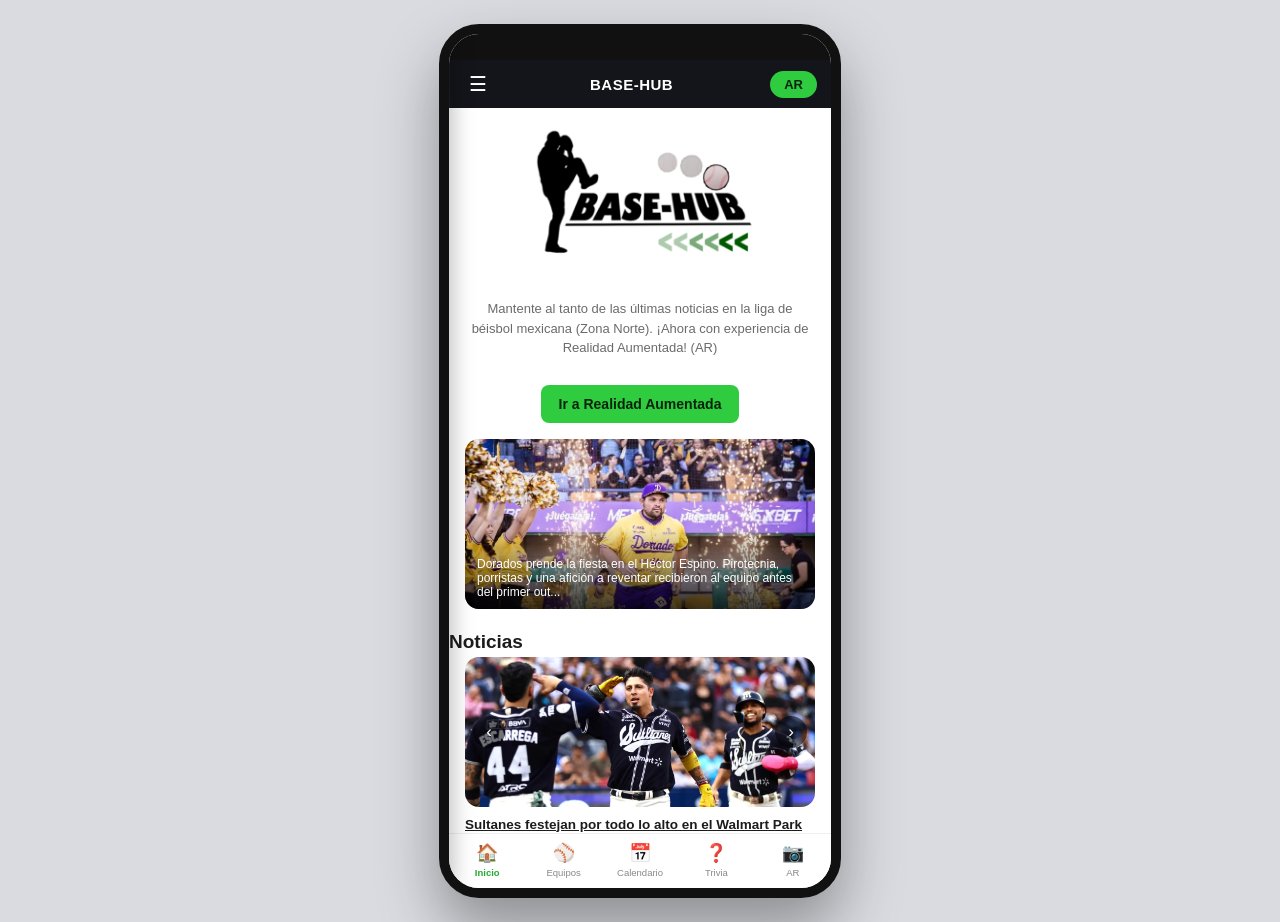
==== index.html @ 130513c5 "AR: botones de acción en la ventana de Realidad Aumentada Columna flotante con 5 acciones sobre el m" ====
<!DOCTYPE html>
<html lang="es">
<head>
<meta charset="UTF-8" />
<meta name="viewport" content="width=device-width, initial-scale=1, maximum-scale=1" />
<title>Base-Hub | Liga Mexicana de Béisbol (Zona Norte)</title>
<link rel="stylesheet" href="style.css" />

<!-- PWA: permite "Agregar a pantalla de inicio" en el teléfono -->
<link rel="manifest" href="manifest.webmanifest" />
<meta name="theme-color" content="#111111" />
<link rel="apple-touch-icon" href="Assets/icons/apple-touch-icon.png" />
<meta name="apple-mobile-web-app-capable" content="yes" />
<meta name="apple-mobile-web-app-status-bar-style" content="black" />
<meta name="apple-mobile-web-app-title" content="Base-Hub" />
</head>
<body>

<div class="phone">
  <div class="statusbar"></div>

  <div class="topbar">
    <button class="icon-btn" id="menuBtn" aria-label="Menú">☰</button>
    <div class="brand">BASE-HUB</div>
    <button class="ar-pill" data-nav="ar-select">AR</button>
  </div>

  <div class="drawer-backdrop" id="drawerBackdrop"></div>
  <div class="drawer" id="drawer">
    <div class="drawer-head">⚾ Base-Hub</div>
    <nav id="drawerNav">
      <a data-nav="home">Inicio</a>
      <a data-nav="quienes">¿Quiénes somos?</a>
      <a data-nav="historia">Historia del beisbol</a>
      <a data-nav="equipos">Equipos</a>
      <a data-nav="calendario">Calendario</a>
      <a data-nav="trivia">Trivia</a>
      <a data-nav="galeria">Galería</a>
      <a data-nav="ar-select">Realidad Aumentada</a>
    </nav>
  </div>

  <div class="screens" id="screens">

    <!-- HOME -->
    <section class="screen" data-screen="home">
      <div class="hero-logo-wrap">
        <img class="hero-logo-img" src="Assets/Logo%20Basehub.png" alt="Base-Hub" />
      </div>
      <p class="hero-sub">Mantente al tanto de las últimas noticias en la liga de béisbol mexicana (Zona Norte). ¡Ahora con experiencia de Realidad Aumentada! (AR)</p>
      <div class="hero-cta"><button class="btn" data-nav="ar-select">Ir a Realidad Aumentada</button></div>

      <div class="feature-img" id="featurePortada"></div>

      <h2 class="section-title pad-h">Noticias</h2>
      <div class="news-carousel" id="newsCarousel"></div>
      <div class="carousel-dots" id="newsDots"></div>

      <h2 class="section-title pad-h">¿Quiénes somos?</h2>
      <div class="about-preview">
        <div class="txt">
          <p>Base-hub es un sitio especialmente diseñado para que puedas acceder a toda la información relevante respecto a la liga mexicana de beisbol (zona norte).</p>
          <b style="font-size:12.5px;">Encontrarás:</b>
          <ul>
            <li>Noticias actualizadas a diario</li>
            <li>Calendario de juegos</li>
            <li>Estadísticas de jugadores</li>
            <li>Trivias y juegos</li>
            <li>Experiencia de Realidad Aumentada</li>
          </ul>
          <button class="btn" data-nav="quienes">Leer más</button>
        </div>
        <div class="imgbox" style="background-image:url('Assets/anexo.jpg');"></div>
      </div>

      <h2 class="section-title pad-h">Equipos</h2>
      <div class="team-grid" id="teamGridHome"></div>

      <div class="calendar-preview">
        <div class="emoji">📅</div>
        <div style="flex:1">
          <b style="font-size:14px;">No te pierdas ningún partido de la Zona Norte</b>
          <div style="margin-top:8px;"><button class="btn" data-nav="calendario">Ir al calendario de partidos</button></div>
        </div>
      </div>

      <h2 class="section-title pad-h">Lo que dicen los fans</h2>
      <div class="testimonials" id="testimonials"></div>

      <div id="footerHome"></div>
    </section>

    <!-- HISTORIA -->
    <section class="screen" data-screen="historia">
      <div class="history-title">
        <div class="cursive">Historia del</div>
        <div class="bold-red">beisbol ⚾</div>
      </div>
      <div class="timeline" id="timeline"></div>
      <div id="footerHistoria"></div>
    </section>

    <!-- QUIENES SOMOS -->
    <section class="screen" data-screen="quienes">
      <div class="pad" style="padding-bottom:0;"><h1 class="page-title">Acerca de nosotros</h1></div>
      <div class="about-hero-img" style="background-image:url('Assets/quienes%20somos.jpg');"></div>
      <div id="faqList"></div>
      <div class="about-hero-img" style="background-image:url('Assets/anexo2.jpg');"></div>
      <div id="footerQuienes"></div>
    </section>

    <!-- EQUIPOS -->
    <section class="screen" data-screen="equipos">
      <div class="pad" style="padding-bottom:0;"><h1 class="page-title">Equipos</h1><p class="lead">Toda la información de los equipos de la Zona Norte.</p></div>
      <div id="teamList"></div>
      <div id="footerEquipos"></div>
    </section>

    <!-- JUGADORES / ROSTER -->
    <section class="screen" data-screen="jugadores">
      <div class="roster-head">
        <button class="back" data-nav="equipos">↩</button>
        <h1 class="page-title" style="margin:0;">Selecciona un equipo</h1>
      </div>
      <div class="roster-team-pick" id="rosterPick"></div>
      <div id="rosterList"></div>
      <div id="footerJugadores"></div>
    </section>

    <!-- CALENDARIO -->
    <section class="screen" data-screen="calendario">
      <div class="pad" style="padding-bottom:0;">
        <h1 class="page-title">Próximos partidos</h1>
      </div>
      <div id="scheduleDay"></div>
      <div class="day-nav">
        <button id="prevDay">‹</button>
        <span id="dayIndicator" style="align-self:center;margin:0 12px;font-size:12px;color:#666;"></span>
        <button id="nextDay">›</button>
      </div>
      <div class="newsletter-box">
        <h4>No te pierdas ningún partido</h4>
        <p>Vuélvete miembro para recibir notificaciones. ¡Solo necesitamos tu correo electrónico!</p>
        <input type="email" placeholder="Introduce tu correo" id="newsletterEmail" />
        <button class="btn dark block" id="newsletterBtn">Vuélvete miembro</button>
      </div>
      <div id="footerCalendario"></div>
    </section>

    <!-- TRIVIA -->
    <section class="screen" data-screen="trivia">
      <div class="pad" style="padding-bottom:0;"><h1 class="page-title">Trivia Base-Hub</h1></div>
      <div id="triviaBody"></div>
      <div id="footerTrivia"></div>
    </section>

    <!-- GALERIA -->
    <section class="screen" data-screen="galeria">
      <div class="pad" style="padding-bottom:0;">
        <h1 class="page-title">Galería</h1>
      </div>
      <div class="gallery-tabs" id="galleryTabs">
        <button class="active" data-gallery-tab="videos">🎬 Videos</button>
        <button data-gallery-tab="insignias">🏅 Insignias</button>
      </div>
      <div data-gallery-panel="videos">
        <p class="lead pad-h">Toca un video para verlo aquí mismo y aplicarle filtros de procesamiento de imagen en vivo.</p>
        <h2 class="section-title pad-h">Videos informativos</h2>
        <div class="video-grid" id="videoGridInfo"></div>
        <h2 class="section-title pad-h">Videos de la liga</h2>
        <div class="video-grid" id="videoGridLiga"></div>
      </div>
      <div data-gallery-panel="insignias" hidden>
        <p class="lead pad-h">Completa cada trivia para ganar su insignia 3D: oro con 5/5, plata con 3 o 4 aciertos y bronce con menos. Toca una para verla en 3D.</p>
        <div id="badgeSummary"></div>
        <div class="badge-grid" id="badgeGrid"></div>
      </div>
      <div id="footerGaleria"></div>
    </section>

    <!-- VIDEO PLAYER + FILTROS -->
    <section class="screen" data-screen="player">
      <div class="roster-head">
        <button class="back" data-nav="galeria">↩</button>
        <h1 class="page-title" style="margin:0;font-size:15px;" id="playerTitle">Video</h1>
      </div>
      <p class="lead" style="padding:0 16px;margin:-6px 0 8px;" id="playerNote"></p>
      <div class="player-view">
        <div class="canvas-wrap" id="canvasWrap">
          <canvas id="videoCanvas" width="360" height="640"></canvas>
          <div class="yt-frame" id="ytFrame" hidden></div>
          <span class="filter-badge" id="filterBadge">Original</span>
          <button class="play-toggle" id="playToggle" type="button" aria-label="Pausar">❚❚</button>
          <button class="compare-btn" id="compareBtn" type="button">👁 Original</button>
        </div>
        <div class="filter-controls" id="filterControls"></div>
        <div id="filterSliders"></div>
        <div class="player-actions">
          <label class="btn ghost file-btn">
            Usar mi propio video
            <input type="file" id="ownVideoInput" accept="video/*" hidden />
          </label>
          <a class="btn ghost" id="playerYtLink" target="_blank" rel="noopener">▶ Ver en YouTube</a>
        </div>
      </div>
    </section>

    <!-- AR: SELECCIONA EQUIPO -->
    <section class="screen" data-screen="ar-select">
      <div class="pad" style="padding-bottom:0;">
        <h1 class="page-title">Escanea el logo de un equipo</h1>
        <p class="lead">Apunta la cámara al logo de un equipo para ver su experiencia de Realidad Aumentada en 3D.</p>
      </div>
      <h3 class="qr-grid-title">Logos de equipos</h3>
      <p class="qr-grid-note">Tócalos para ampliarlos — imprímelos o muéstralos en otra pantalla para escanearlos.</p>
      <div class="qr-grid" id="arTargetGrid"></div>
      <div class="ar-ready">
        <div class="scan-icon">▣</div>
        <h3>¿Listo para escanear?</h3>
        <p>Toca "Escanea Ahora" para permitir al sitio acceder a la cámara y activar la experiencia de Realidad Aumentada.</p>
        <button class="btn" data-nav="ar-live">Escanea Ahora</button>
      </div>
    </section>

    <!-- AR: CÁMARA EN VIVO + MODELO 3D ANCLADO AL LOGO -->
    <section class="screen" data-screen="ar-live">
      <div class="roster-head">
        <button class="back" data-nav="ar-select">↩</button>
        <h1 class="page-title" style="margin:0;">Realidad Aumentada</h1>
      </div>
      <div class="ar-cam" id="arCam">
        <video id="arVideo" playsinline muted autoplay></video>
        <img id="arStillImg" alt="" hidden />
        <canvas id="arScanCanvas" hidden></canvas>
        <canvas id="arStage3d"></canvas>
        <div class="scan-reticle" id="arReticle"></div>
        <div class="scan-status" id="arScanStatus">Iniciando cámara…</div>
        <div class="ar-banner" id="arBanner" hidden></div>
        <!-- Panel de las acciones (información, video, marcador en vivo) -->
        <div class="ar-panel" id="arPanel" hidden>
          <button class="ar-panel-close" id="arPanelClose" type="button" aria-label="Cerrar">✕</button>
          <div id="arPanelBody"></div>
        </div>
        <!-- Botones de acción sobre el modelo 3D -->
        <div class="ar-tools" id="arTools" hidden>
          <button type="button" data-ar-action="info"><span>ℹ️</span>Info</button>
          <button type="button" data-ar-action="dance"><span>💃</span>Animar</button>
          <button type="button" data-ar-action="party"><span>🎉</span>Celebrar</button>
          <button type="button" data-ar-action="video"><span>🎬</span>Video</button>
          <button type="button" data-ar-action="live"><span>📊</span>En vivo</button>
        </div>
        <div class="ar-info-card" id="arInfoCard" hidden>
          <div class="ar-info-head">
            <b id="arInfoName"></b>
            <span id="arInfoSub"></span>
          </div>
          <div class="ar-info-stats" id="arInfoStats"></div>
          <div class="ar-info-actions">
            <button class="btn ghost sm" id="arRescanBtn" type="button">Escanear otro</button>
            <button class="btn sm" data-nav="jugadores">Ver plantilla</button>
          </div>
        </div>
      </div>
      <div class="ar-fallback">
        <p>¿Sin cámara disponible? Sube una foto del logo.</p>
        <label class="btn ghost file-btn">
          Subir foto
          <input type="file" id="arFileInput" accept="image/*" capture="environment" hidden />
        </label>
      </div>
    </section>

  </div>

  <div class="tabbar" id="tabbar">
    <button data-nav="home"><span class="ic">🏠</span>Inicio</button>
    <button data-nav="equipos"><span class="ic">⚾</span>Equipos</button>
    <button data-nav="calendario"><span class="ic">📅</span>Calendario</button>
    <button data-nav="trivia"><span class="ic">❓</span>Trivia</button>
    <button data-nav="ar-select"><span class="ic">📷</span>AR</button>
  </div>

  <div class="toast" id="toast"></div>

  <div class="qr-lightbox" id="qrLightbox">
    <div class="qr-lightbox-inner">
      <img id="qrLightboxImg" src="" alt="" />
      <div class="qr-lightbox-name" id="qrLightboxName"></div>
      <button class="btn ghost" id="qrLightboxClose">Cerrar</button>
    </div>
  </div>
</div>

<!-- Módulos de la experiencia AR (three.js + MindAR, en vendor/). ar.js los
     carga con import() solo al abrir la cámara; ver ar-libs.js. -->
<script type="importmap">
{ "imports": { "three": "./vendor/three/three.module.min.js", "three/addons/": "./vendor/three/addons/" } }
</script>
<script src="data.js"></script>
<script src="trivias.js"></script>
<script src="filters.js"></script>
<script src="ar.js"></script>
<script src="app.js"></script>
</body>
</html>
---- style.css ----
:root {
  --green: #2ecc3e;
  --green-dark: #24a832;
  --footer-green: #93c83e;
  --ink: #14151a;
  --purple: #b7a4c9;
  --grey-cell: #e4e4e4;
  --text: #1c1c1c;
  --muted: #6b6b6b;
  --radius: 14px;
  font-size: 16px;
}

* { box-sizing: border-box; }

html, body {
  margin: 0;
  padding: 0;
  font-family: "Segoe UI", Roboto, -apple-system, Arial, sans-serif;
  color: var(--text);
  background: #d9dbe0;
}

body {
  display: flex;
  justify-content: center;
  min-height: 100vh;
  padding: 24px 0;
}

/* ---------- Phone frame ---------- */
.phone {
  width: 402px;
  max-width: 100vw;
  height: 874px;
  max-height: 100vh;
  background: #fff;
  border-radius: 40px;
  border: 10px solid #111;
  box-shadow: 0 30px 60px rgba(0,0,0,.35);
  position: relative;
  overflow: hidden;
  display: flex;
  flex-direction: column;
}
.phone::before {
  content: "";
  position: absolute;
  top: 0; left: 50%;
  transform: translateX(-50%);
  width: 140px; height: 24px;
  background: #111;
  border-radius: 0 0 16px 16px;
  z-index: 50;
}

.statusbar {
  height: 26px;
  flex: 0 0 auto;
  background: #111;
}

/* ---------- Top navbar ---------- */
.topbar {
  flex: 0 0 auto;
  background: var(--ink);
  color: #fff;
  display: flex;
  align-items: center;
  justify-content: space-between;
  padding: 10px 14px;
  z-index: 20;
}
.topbar .brand { font-weight: 800; letter-spacing: .5px; font-size: 15px; }
.topbar .icon-btn {
  background: none; border: none; color: #fff; font-size: 20px;
  cursor: pointer; padding: 4px 6px; line-height: 1;
}
.topbar .ar-pill {
  background: var(--green);
  color: #08240c;
  font-weight: 800;
  border-radius: 999px;
  padding: 6px 14px;
  font-size: 13px;
  border: none;
  cursor: pointer;
}

/* ---------- Drawer ---------- */
.drawer-backdrop {
  position: absolute; inset: 0; background: rgba(0,0,0,.4);
  z-index: 30; opacity: 0; pointer-events: none; transition: opacity .2s;
}
.drawer-backdrop.open { opacity: 1; pointer-events: auto; }
.drawer {
  position: absolute; top: 0; bottom: 0; left: 0;
  width: 78%; max-width: 300px;
  background: #fff;
  z-index: 31;
  transform: translateX(-100%);
  transition: transform .25s ease;
  display: flex; flex-direction: column;
  box-shadow: 4px 0 20px rgba(0,0,0,.25);
}
.drawer.open { transform: translateX(0); }
.drawer-head {
  background: var(--ink); color: #fff; padding: 22px 18px 16px;
  font-weight: 800; font-size: 17px;
}
.drawer nav { display: flex; flex-direction: column; padding: 8px 0; overflow-y: auto; }
.drawer nav a {
  padding: 13px 20px; color: var(--text); text-decoration: none;
  font-size: 15px; border-bottom: 1px solid #f0f0f0; cursor: pointer;
}
.drawer nav a.active { color: var(--green-dark); font-weight: 700; background: #f3fdf3; }

/* ---------- Screens ---------- */
.screens {
  flex: 1 1 auto;
  overflow-y: auto;
  overflow-x: hidden;
  position: relative;
  -webkit-overflow-scrolling: touch;
}
.screen { display: none; padding-bottom: 90px; }
.screen.active { display: block; animation: fadeIn .18s ease; }
@keyframes fadeIn { from { opacity: 0; transform: translateY(6px);} to { opacity: 1; transform: none;} }

.pad { padding: 18px 16px; }
h1.page-title { font-size: 22px; margin: 0 0 4px; }
h2.section-title { font-size: 19px; margin: 22px 0 4px; }
.underline { border: none; border-top: 2px solid #111; width: 46px; margin: 6px 0 12px; }
p.lead { color: var(--muted); font-size: 14px; line-height: 1.5; }

.btn {
  display: inline-block;
  background: var(--green);
  color: #08240c;
  font-weight: 800;
  border: none;
  border-radius: 8px;
  padding: 11px 18px;
  font-size: 14px;
  cursor: pointer;
  text-align: center;
}
.btn:active { background: var(--green-dark); }
.btn.dark { background: #111; color: #fff; }
.btn.block { display: block; width: 100%; }
.btn.ghost { background: #fff; border: 2px solid var(--green); color: var(--green-dark); }

/* Home hero */
.hero-logo-wrap { text-align: center; padding: 18px 12px 4px; }
.hero-logo-img { width: 72%; max-width: 260px; }
.hero-logo {
  font-family: Georgia, "Times New Roman", serif;
  font-weight: 900;
  font-size: 34px;
  letter-spacing: 1px;
  color: #111;
}
.hero-logo .bat { color: var(--green-dark); }
.hero-sub { font-size: 13px; color: var(--muted); text-align: center; padding: 6px 18px 14px; line-height: 1.5; }
.hero-cta { text-align: center; margin-bottom: 16px; }

.feature-img {
  position: relative;
  margin: 0 16px 16px;
  border-radius: var(--radius);
  overflow: hidden;
  height: 170px;
  color: #fff;
  display: flex; align-items: flex-end;
  background-size: cover; background-position: center;
}
.feature-img .cap {
  background: linear-gradient(transparent, rgba(0,0,0,.75));
  width: 100%; padding: 30px 12px 10px; font-size: 12px;
}

.news-carousel { position: relative; margin: 4px 16px 8px; touch-action: pan-y; }
.news-carousel .nc-img {
  height: 150px; border-radius: var(--radius); background-size: cover; background-position: center;
  background-color: #163;
}
.news-carousel .nc-arrow {
  position: absolute; top: 75px; transform: translateY(-50%);
  width: 32px; height: 32px; border-radius: 50%; background: rgba(0,0,0,.55); color: #fff;
  border: none; font-size: 17px; cursor: pointer; z-index: 2; display: flex; align-items: center; justify-content: center;
}
.news-carousel .nc-arrow.left { left: 8px; }
.news-carousel .nc-arrow.right { right: 8px; }
.news-carousel .nc-title { font-size: 13.5px; margin: 10px 0 4px; text-decoration: underline; }
.news-carousel .nc-body { font-size: 12px; color: var(--muted); margin: 0; }
.carousel-dots { display: flex; justify-content: center; gap: 6px; margin: 2px 0 6px; }
.carousel-dots span { width: 7px; height: 7px; border-radius: 50%; background: #d7d7d7; transition: all .2s; }
.carousel-dots span.active { background: var(--green-dark); width: 18px; border-radius: 4px; }

.about-preview { display: flex; gap: 12px; padding: 6px 16px 4px; align-items: flex-start; }
.about-preview .txt { flex: 1; font-size: 13px; }
.about-preview .txt ul { padding-left: 18px; margin: 6px 0; font-size: 12.5px; }
.about-preview .imgbox {
  width: 110px; height: 140px; border-radius: 10px; flex: 0 0 auto;
  background-size: cover; background-position: center;
}

.team-grid {
  display: grid; grid-template-columns: repeat(5, 1fr); gap: 10px;
  padding: 10px 16px;
}
.team-grid.big { grid-template-columns: repeat(4, 1fr); gap: 14px; }
.team-logo {
  aspect-ratio: 1; border-radius: 50%; display: flex; align-items: center; justify-content: center;
  color: #fff; font-weight: 800; font-size: 13px; cursor: pointer; text-align: center;
  border: 2px solid rgba(0,0,0,.06); overflow: hidden;
}
.team-logo img, .logo-lg img { width: 86%; height: 86%; object-fit: contain; pointer-events: none; }
.team-logo span { font-size: 10px; }
.team-name-label { text-align: center; font-size: 10.5px; margin-top: 4px; color: var(--text); }

.calendar-preview {
  margin: 8px 16px; background: #fff; border-radius: var(--radius);
  padding: 16px; display: flex; align-items: center; gap: 14px;
  border: 1px solid #eee;
}
.calendar-preview .emoji { font-size: 40px; }

.testimonials { display: flex; gap: 10px; overflow-x: auto; padding: 4px 16px 10px; }
.testimonial-card {
  flex: 0 0 190px; background: #fff; border: 1px solid #eaeaea; border-radius: 10px; padding: 12px;
  font-size: 12.5px;
}
.testimonial-card .who { display: flex; align-items: center; gap: 8px; margin-top: 10px; }
.avatar-sm { width: 26px; height: 26px; border-radius: 50%; background: var(--green); flex: 0 0 auto; }

footer.site-footer {
  background: var(--footer-green);
  color: #16321a;
  padding: 18px 16px;
  margin-top: 18px;
}
footer.site-footer .brand { font-weight: 800; font-size: 17px; }
footer.site-footer .socials { display: flex; gap: 10px; margin-top: 14px; }
footer.site-footer .socials span {
  width: 30px; height: 30px; border-radius: 50%; background: #16321a; color: #fff;
  display: flex; align-items: center; justify-content: center; font-size: 13px;
}

/* Historia timeline */
.history-title { text-align: center; padding: 20px 10px 6px; }
.history-title .cursive { font-family: Georgia, serif; font-style: italic; font-size: 26px; }
.history-title .bold-red { font-family: Georgia, serif; font-weight: 900; font-size: 30px; color: #c0392b; }
.timeline { padding: 10px 16px 20px; position: relative; }
.timeline::before {
  content: ""; position: absolute; left: 20px; top: 10px; bottom: 10px; width: 3px;
  background: repeating-linear-gradient(to bottom, #c0392b 0 10px, transparent 10px 18px);
}
.tl-item { position: relative; padding-left: 46px; margin-bottom: 22px; }
.tl-item .dot {
  position: absolute; left: 10px; top: 4px; width: 20px; height: 20px; border-radius: 50%;
  background: #fff; border: 3px solid #c0392b;
}
.tl-item .year { font-weight: 900; font-size: 15px; margin-bottom: 4px; }
.tl-card {
  background: #fffef4; border: 1px solid #ddd; border-radius: 4px; padding: 10px 12px;
  font-size: 13px; line-height: 1.45; box-shadow: 3px 3px 0 rgba(0,0,0,.08);
  border-left: 6px solid;
}

/* About/FAQ */
.faq-item { padding: 10px 16px; }
.faq-item h4 { color: var(--muted); font-size: 13px; margin: 14px 0 4px; font-weight: 700; }
.faq-item p { font-size: 13.5px; margin: 0; line-height: 1.5; }
.about-hero-img {
  height: 170px; margin: 8px 16px; border-radius: var(--radius); background-size: cover; background-position: center;
}

/* Equipos list */
.team-row {
  display: flex; gap: 12px; padding: 14px 16px; border-bottom: 1px solid #eee; align-items: flex-start;
}
.team-row .logo-lg {
  width: 76px; height: 76px; border-radius: 14px; flex: 0 0 auto; display: flex; align-items: center; justify-content: center;
  color: #fff; font-weight: 800; font-size: 15px; cursor: pointer; overflow: hidden;
}
.team-row .info { flex: 1; }
.team-badge {
  display: inline-block; background: var(--green); color: #08240c; font-weight: 800;
  border-radius: 8px; padding: 5px 14px; font-size: 13px; margin-bottom: 8px;
}
.team-stats-grid { display: grid; grid-template-columns: 1fr 1fr; gap: 6px 10px; }
.team-stats-grid .cell-label {
  background: var(--purple); font-size: 10.5px; font-weight: 700; padding: 4px 8px; border-radius: 4px 4px 0 0;
}
.team-stats-grid .cell-val { background: var(--grey-cell); font-size: 12px; padding: 5px 8px; border-radius: 0 0 4px 4px; margin-bottom: 4px; }
.team-row .see-players {
  margin-top: 8px; font-size: 12px; padding: 7px 12px;
}

/* Roster / jugadores */
.roster-head { display: flex; align-items: center; gap: 10px; padding: 14px 16px 4px; }
.roster-head .back { font-size: 20px; cursor: pointer; background: none; border: none; }
.roster-team-pick { display: flex; gap: 8px; overflow-x: auto; padding: 10px 16px; }
.roster-team-pick .team-logo { width: 46px; height: 46px; flex: 0 0 auto; }
.roster-team-pick .team-logo.sel { outline: 3px solid var(--green-dark); outline-offset: 2px; }
.player-card { display: flex; gap: 12px; padding: 14px 16px; border-bottom: 1px solid #eee; }
.player-photo {
  width: 74px; height: 90px; border-radius: 8px; flex: 0 0 auto; color: #fff; font-weight: 800;
  display: flex; align-items: center; justify-content: center; font-size: 22px; text-align: center;
}
.player-name-tag { text-align: center; font-size: 10px; margin-top: 4px; background: var(--green-dark); color: #fff; border-radius: 4px; padding: 2px 0; }
.player-info { flex: 1; min-width: 0; }
.player-info h4 { margin: 0 0 6px; font-size: 13.5px; }
.stat-table { width: 100%; border-collapse: collapse; font-size: 10.5px; margin-bottom: 4px; }
.stat-table th { background: var(--green-dark); color: #fff; padding: 3px 2px; font-weight: 700; }
.stat-table td { background: #eaf6ea; text-align: center; padding: 3px 2px; }
.meta-box { border: 1px solid var(--green-dark); border-radius: 6px; font-size: 11px; padding: 5px 8px; margin-top: 6px; text-align: center; }

/* Calendario */
.day-block { padding: 6px 16px 4px; }
.day-block h4 { font-size: 14px; text-decoration: underline; margin: 14px 0 6px; }
table.games { width: 100%; border-collapse: collapse; font-size: 12.5px; margin-bottom: 6px; }
table.games td { border: 1px solid #ccc; padding: 6px 8px; }
table.games td.time { color: #666; }
.day-nav { display: flex; justify-content: center; padding: 6px 0 4px; }
.day-nav button {
  width: 40px; height: 40px; border-radius: 50%; border: 2px solid #111; background: #fff; font-size: 16px; cursor: pointer;
}
.newsletter-box { margin: 16px; background: #f7f7f7; border-radius: var(--radius); padding: 14px; }
.newsletter-box h4 { margin: 0 0 6px; font-size: 15px; }
.newsletter-box p { font-size: 12px; color: var(--muted); margin: 4px 0; }
.newsletter-box input {
  width: 100%; padding: 9px 10px; border-radius: 6px; border: 1px solid #ccc; font-size: 13px; margin: 8px 0;
}

/* Trivia */
.trivia-wrap { padding: 14px 16px; }
.trivia-progress { font-size: 12px; color: var(--muted); text-align: center; margin-bottom: 10px; }
.trivia-q-wrap { position: relative; margin-bottom: 16px; }
.trivia-banner {
  background: var(--green);
  clip-path: polygon(0 20%, 8% 0, 100% 0, 100% 100%, 8% 100%, 0 80%);
  padding: 18px 20px 18px 30px; font-weight: 800; font-size: 17px; text-align: center;
}
.trivia-tag {
  position: absolute; top: -10px; right: 10px; background: #1f7a2b; color: #fff; font-size: 10.5px;
  padding: 3px 10px; border-radius: 4px; transform: rotate(6deg); font-style: italic; z-index: 2;
  box-shadow: 0 2px 4px rgba(0,0,0,.25);
}
.trivia-options { display: grid; grid-template-columns: 1fr 1fr; gap: 10px; }
.trivia-options button {
  background: #1c1c1c; color: #fff; border: none; border-radius: 8px; padding: 16px 6px; font-size: 12.5px; cursor: pointer;
}
.trivia-options button.correct { background: var(--green-dark); }
.trivia-options button.wrong { background: #b23a3a; }
.trivia-options button[disabled] { cursor: default; }
.trivia-result { text-align: center; padding: 40px 20px; }
.trivia-result .score { font-size: 44px; font-weight: 900; color: var(--green-dark); margin: 10px 0; }
.trivia-result { padding: 24px 20px; }
.trivia-result-actions { display: flex; flex-direction: column; gap: 8px; align-items: center; margin-top: 16px; }
.trivia-result-actions .btn { min-width: 200px; }

.link-btn {
  background: none; border: none; padding: 4px 0; color: var(--green-dark); font-weight: 700;
  font-size: 12.5px; cursor: pointer; font-family: inherit;
}
.trivia-wrap .link-btn { margin-bottom: 6px; }
.trivia-list-head {
  display: flex; justify-content: space-between; align-items: center; gap: 8px;
  padding: 10px 16px 4px; font-size: 13px; color: var(--muted);
}
.trivia-list { display: grid; grid-template-columns: 1fr 1fr; gap: 10px; padding: 8px 16px 20px; }
.trivia-card {
  display: flex; flex-direction: column; align-items: center; gap: 6px; text-align: center;
  background: #fff; border: 2px solid #e2e2e2; border-radius: 12px; padding: 12px 8px;
  cursor: pointer; font-family: inherit; color: var(--text);
}
.trivia-card:active { transform: scale(.98); }
.trivia-card-title { font-size: 12.5px; font-weight: 700; line-height: 1.25; }
.trivia-card-sub { font-size: 11px; color: var(--muted); }
.trivia-card.done { border-color: var(--tier, var(--green)); }

/* Insignias (trivia + Galería) */
.tier-oro { --tier: #d4a017; }
.tier-plata { --tier: #9aa3ad; }
.tier-bronce { --tier: #b06a35; }
.badge-medal {
  width: 52px; height: 52px; border-radius: 50%; display: grid; place-items: center;
  background: #f1f1f1; border: 4px solid var(--tier, #d6d6d6); overflow: hidden; flex: 0 0 auto;
  font-size: 24px; box-shadow: 0 2px 6px rgba(0,0,0,.12);
}
.badge-medal img { width: 100%; height: 100%; object-fit: contain; }
.badge-medal.big { width: 92px; height: 92px; font-size: 44px; border-width: 6px; margin: 0 auto 8px; }
.badge-earned { margin: 6px auto 0; padding: 14px; border-radius: 14px; background: #fafafa; max-width: 280px; font-size: 14px; }
.badge-tier-label { font-size: 11.5px; color: var(--tier, var(--muted)); font-weight: 700; margin-top: 2px; }
.trivia-card .badge-tier-label { margin: 0; }

.gallery-tabs { display: flex; gap: 6px; margin: 4px 16px 6px; background: #f0f0f0; border-radius: 10px; padding: 4px; }
.gallery-tabs button {
  flex: 1; border: none; background: none; padding: 9px 6px; border-radius: 8px; font-weight: 700;
  font-size: 13px; cursor: pointer; color: var(--muted); font-family: inherit;
}
.gallery-tabs button.active { background: #fff; color: var(--text); box-shadow: 0 1px 3px rgba(0,0,0,.12); }
.pad-h.lead { padding: 0 16px; margin: 6px 0; }
.badge-progress { height: 8px; background: #eee; border-radius: 4px; margin: 8px 16px 6px; overflow: hidden; }
.badge-progress div { height: 100%; background: var(--green); border-radius: 4px; }
.badge-summary-row { display: flex; justify-content: space-between; padding: 0 16px; font-size: 12.5px; color: var(--muted); }
.badge-grid { display: grid; grid-template-columns: repeat(3, 1fr); gap: 10px; padding: 12px 16px 20px; }
.badge-cell {
  display: flex; flex-direction: column; align-items: center; gap: 5px; text-align: center;
  background: #fff; border: 1px solid #eee; border-radius: 12px; padding: 10px 4px;
  cursor: pointer; font-family: inherit; color: var(--text);
}
.badge-name { font-size: 11px; font-weight: 700; line-height: 1.2; }
.badge-cell .badge-tier-label { font-size: 10px; margin: 0; }
.badge-cell.locked .badge-name { color: #aaa; }

/* Galería */
.video-grid { display: grid; grid-template-columns: 1fr 1fr; gap: 12px; padding: 8px 16px; }
.video-thumb {
  border-radius: 8px; height: 90px; position: relative; cursor: pointer; overflow: hidden;
  border: 3px solid #111; background-size: cover; background-position: center;
}
.video-thumb .play {
  position: absolute; inset: 0; display: flex; align-items: center; justify-content: center;
}
.video-thumb .play span {
  width: 34px; height: 34px; border-radius: 50%; border: 2.5px solid #0a3d0a; background: rgba(255,255,255,.85);
  display: flex; align-items: center; justify-content: center; color: #0a3d0a; font-size: 13px;
}
.video-thumb .yt-badge {
  position: absolute; left: 6px; top: 6px; background: #ff0000; color: #fff; font-size: 8.5px; font-weight: 800;
  padding: 2px 6px; border-radius: 3px; letter-spacing: .3px;
}
.video-title { font-size: 11.5px; margin-top: 6px; text-decoration: underline; line-height: 1.3; }
.video-sub { font-size: 10px; color: var(--muted); margin-top: 1px; text-decoration: none; }

.filters-row { display: flex; gap: 10px; padding: 6px 16px 4px; }
.filters-row .btn { flex: 1; font-size: 12px; padding: 9px 6px; }
.filters-row .btn.active { outline: 3px solid #111; }

/* Player / filter view */
.player-view { padding: 14px 16px; }
.canvas-wrap {
  position: relative; border-radius: var(--radius); overflow: hidden; background: #000;
  aspect-ratio: 9/16; max-height: 480px; margin: 0 auto;
}
.canvas-wrap canvas { width: 100%; height: 100%; display: block; object-fit: contain; touch-action: none; user-select: none; -webkit-user-select: none; -webkit-touch-callout: none; }
.filter-badge {
  position: absolute; top: 10px; right: 10px; background: rgba(0,0,0,.6); color: #fff;
  font-size: 11px; font-weight: 700; padding: 4px 10px; border-radius: 999px; pointer-events: none;
  transition: background .15s;
}
.canvas-wrap.showing-original .filter-badge { background: var(--green); color: #08240c; }
.canvas-wrap.showing-original .filter-badge::after { content: " → Original"; }
.play-toggle {
  position: absolute; left: 10px; bottom: 10px; width: 38px; height: 38px; border-radius: 50%;
  border: none; background: rgba(0,0,0,.6); color: #fff; font-size: 13px; cursor: pointer;
}
.play-toggle[hidden] { display: none; }
.yt-frame { position: absolute; inset: 0; }
.yt-frame[hidden], .canvas-wrap canvas[hidden] { display: none; }
.yt-frame iframe { width: 100%; height: 100%; border: 0; display: block; }
.compare-btn {
  position: absolute; top: 10px; left: 10px; z-index: 2; border: none; border-radius: 999px;
  background: rgba(0,0,0,.6); color: #fff; font-size: 11px; font-weight: 700; padding: 5px 11px; cursor: pointer;
  touch-action: none; user-select: none; -webkit-user-select: none; -webkit-touch-callout: none;
}
.canvas-wrap.showing-original .compare-btn { background: var(--green); color: #08240c; }
.filter-controls {
  display: flex; gap: 8px; margin: 12px -16px 0; padding: 0 16px 4px;
  overflow-x: auto; scroll-snap-type: x proximity;
}
.filter-controls .btn { flex: 0 0 auto; font-size: 12.5px; padding: 9px 14px; scroll-snap-align: center; transition: background .15s, color .15s, transform .1s; }
.filter-controls .btn:active { transform: scale(.95); }
.filter-controls .btn.active { background: var(--green-dark); border-color: var(--green-dark); color: #fff; }
.filter-controls .btn.locked { border-color: #ccc; color: #999; background: #f5f5f5; }
.slider-row { margin-top: 10px; font-size: 12px; color: var(--muted); }
.slider-row label { display: flex; justify-content: space-between; }
.slider-row label b { color: var(--text); }
.slider-row input { width: 100%; accent-color: var(--green-dark); }
.player-actions { display: flex; gap: 8px; margin-top: 14px; }
.player-actions .btn { flex: 1; font-size: 12.5px; padding: 10px 8px; text-decoration: none; }
.player-actions .btn[hidden] { display: none; }

/* AR screens */
.ar-select-wrap { padding: 8px 16px; }

.qr-grid-title { font-size: 15px; margin: 14px 16px 2px; }
.qr-grid-note { font-size: 11.5px; color: var(--muted); margin: 0 16px 10px; line-height: 1.4; }
.qr-grid { display: grid; grid-template-columns: repeat(3, 1fr); gap: 10px; padding: 0 16px 4px; }
.qr-tile {
  background: #fff; border: 1px solid #eee; border-radius: 10px; padding: 8px 6px 9px;
  text-align: center; cursor: pointer; transition: transform .15s;
}
.qr-tile:active { transform: scale(.95); }
.qr-tile img { width: 100%; aspect-ratio: 1; object-fit: contain; display: block; }
.qr-tile span { display: block; font-size: 10px; margin-top: 5px; font-weight: 700; }

.qr-lightbox {
  position: absolute; inset: 0; z-index: 70; background: rgba(0,0,0,.72);
  display: flex; align-items: center; justify-content: center;
  opacity: 0; pointer-events: none; transition: opacity .2s;
}
.qr-lightbox.show { opacity: 1; pointer-events: auto; }
.qr-lightbox-inner { background: #fff; border-radius: var(--radius); padding: 20px; text-align: center; width: 78%; max-width: 300px; }
.qr-lightbox-inner img { width: 100%; aspect-ratio: 1; object-fit: contain; }
.qr-lightbox-name { font-weight: 800; margin: 10px 0 14px; }

.ar-ready { text-align: center; padding: 14px 20px 6px; }
.ar-ready h3 { margin: 4px 0 6px; font-size: 18px; }
.ar-ready p { font-size: 12.5px; color: var(--muted); margin: 0 0 14px; line-height: 1.5; }
.scan-icon { font-size: 42px; margin-bottom: 10px; }

.ar-cam {
  position: relative; margin: 0 16px; border-radius: var(--radius); overflow: hidden;
  height: 460px; background: #000;
}
.ar-cam #arVideo, .ar-cam #arStillImg {
  position: absolute; inset: 0; width: 100%; height: 100%; object-fit: cover; background: #000;
}
/* Canvas 3D transpuesto exactamente sobre el video: aquí "vive" el modelo
   que se ancla a la posición del logo detectado en la imagen. */
.ar-cam #arStage3d { position: absolute; inset: 0; width: 100%; height: 100%; pointer-events: none; }
.ar-cam .scan-reticle {
  position: absolute; inset: 60px 34px 90px; border: 3px solid #fff; border-radius: 18px;
  box-shadow: 0 0 0 999px rgba(0,0,0,.28); pointer-events: none; transition: opacity .25s;
}
.ar-cam.error .scan-reticle { border-color: #ff5a5a; }
.ar-cam.found .scan-reticle { opacity: 0; }
.ar-cam .scan-status {
  position: absolute; left: 0; right: 0; bottom: 16px; text-align: center;
  color: #fff; font-weight: 700; font-size: 12.5px; line-height: 1.4;
  text-shadow: 0 1px 3px rgba(0,0,0,.85); padding: 0 22px; transition: opacity .25s;
}
.ar-cam.error .scan-status { color: #ffc0c0; }
.ar-cam.found .scan-status { opacity: 0; }
.ar-cam .glow-player {
  position: absolute; top: 50%; left: 50%; transform: translate(-50%,-50%) perspective(400px) rotateY(0);
  width: 140px; height: 140px; object-fit: contain; border-radius: 16px; background: #fff; padding: 10px;
  animation: spin3d 3.5s linear infinite; filter: drop-shadow(0 0 16px #fff8);
}
@keyframes spin3d { from{ transform: translate(-50%,-50%) perspective(400px) rotateY(0);} to{ transform: translate(-50%,-50%) perspective(400px) rotateY(360deg);} }

/* Tarjeta con la info del equipo, flotando sobre la cámara una vez detectado */
.ar-info-card {
  position: absolute; left: 10px; right: 10px; bottom: 10px; z-index: 5;
  background: rgba(10,10,10,.72); backdrop-filter: blur(6px); border-radius: 12px;
  padding: 10px 12px; color: #fff;
}
.ar-info-head { display: flex; align-items: baseline; justify-content: space-between; gap: 8px; flex-wrap: wrap; }
.ar-info-head b { font-size: 14.5px; }
.ar-info-head span { font-size: 10.5px; color: #ccc; }
.ar-info-stats { display: flex; gap: 6px; margin-top: 6px; flex-wrap: wrap; }
.ar-info-stats .stat-chip { background: rgba(255,255,255,.12); color: #fff; border-radius: 6px; padding: 4px 8px; font-size: 10px; }
.ar-info-stats .stat-chip b { display: block; font-size: 13px; color: var(--green); }
.ar-info-actions { display: flex; gap: 8px; margin-top: 8px; }
.ar-info-actions .btn.sm { flex: 1; padding: 8px 10px; font-size: 11.5px; }
.ar-info-actions .btn.ghost { background: rgba(255,255,255,.08); border-color: #fff; color: #fff; }

/* Botones de acción de la ventana AR */
.ar-tools {
  position: absolute; right: 8px; top: 10px; z-index: 6;
  display: flex; flex-direction: column; gap: 6px;
}
.ar-tools button {
  width: 48px; height: 46px; display: flex; flex-direction: column; align-items: center; justify-content: center; gap: 1px;
  background: rgba(10,10,10,.72); backdrop-filter: blur(6px); border: 1.5px solid rgba(255,255,255,.3); border-radius: 12px;
  color: #fff; font: inherit; font-size: 8.5px; font-weight: 700; padding: 0; cursor: pointer;
  transition: transform .12s, background .2s, border-color .2s;
}
.ar-tools button span { font-size: 17px; line-height: 1; }
.ar-tools[hidden] { display: none; }
.ar-tools button:active { transform: scale(.9); }
.ar-tools button.active { background: var(--green); border-color: var(--green); color: #08240c; }

/* Panel flotante (info, video, marcador) en la parte de arriba de la cámara */
.ar-panel {
  position: absolute; left: 10px; right: 64px; top: 10px; z-index: 6;
  background: rgba(10,10,10,.8); backdrop-filter: blur(6px); border-radius: 12px;
  padding: 10px 12px; color: #fff; font-size: 12px; line-height: 1.45;
  animation: arPanelIn .22s ease-out;
}
@keyframes arPanelIn { from { opacity: 0; transform: translateY(-8px); } to { opacity: 1; transform: none; } }
.ar-panel-close {
  position: absolute; top: 6px; right: 6px; width: 26px; height: 26px; border-radius: 50%;
  border: none; background: rgba(255,255,255,.15); color: #fff; font-size: 12px; cursor: pointer; z-index: 1;
}
.ar-panel h4 { margin: 0 30px 4px 0; font-size: 14px; }
.ar-panel .ar-panel-tag { display: inline-block; background: var(--green); color: #08240c; font-weight: 800; font-size: 9.5px; padding: 2px 7px; border-radius: 10px; margin-bottom: 6px; }
.ar-panel .ar-panel-tag.live { background: #e53935; color: #fff; animation: livePulse 1.2s infinite; }
@keyframes livePulse { 50% { opacity: .55; } }
.ar-panel dl { display: grid; grid-template-columns: auto 1fr; gap: 2px 10px; margin: 4px 0 0; }
.ar-panel dt { color: #aab; }
.ar-panel dd { margin: 0; font-weight: 700; }
.ar-panel .speaking { color: var(--green); font-size: 11px; margin-top: 6px; }
.ar-video-frame { position: relative; padding-top: 56.25%; border-radius: 8px; overflow: hidden; background: #000; margin-top: 4px; }
.ar-video-frame iframe { position: absolute; inset: 0; width: 100%; height: 100%; border: 0; }
.ar-score { display: grid; grid-template-columns: 1fr auto 1fr; align-items: center; text-align: center; gap: 6px; margin-top: 2px; }
.ar-score .team { font-weight: 800; font-size: 12.5px; }
.ar-score .runs { font-size: 26px; font-weight: 900; color: var(--green); transition: transform .2s; }
.ar-score .runs.bump { transform: scale(1.35); }
.ar-score-meta { display: flex; justify-content: space-between; margin-top: 6px; font-size: 11px; color: #ccc; }
.ar-score-meta .outs i { display: inline-block; width: 8px; height: 8px; border-radius: 50%; border: 1.5px solid #fff; margin-left: 3px; }
.ar-score-meta .outs i.on { background: #ffcc00; border-color: #ffcc00; }
.ar-play { margin-top: 6px; font-size: 11.5px; color: #fff; min-height: 17px; }

/* Banner de celebración */
.ar-banner {
  position: absolute; left: 0; right: 0; top: 38%; z-index: 7; pointer-events: none;
  text-align: center; font-size: 26px; font-weight: 900; color: #fff; letter-spacing: .5px;
  padding: 10px 0; text-shadow: 0 2px 6px rgba(0,0,0,.6);
  background: linear-gradient(90deg, transparent, var(--banner, var(--green)) 18%, var(--banner, var(--green)) 82%, transparent);
  animation: bannerIn 2.8s ease-out forwards;
}
@keyframes bannerIn {
  0% { opacity: 0; transform: scale(.4) rotate(-6deg); }
  15% { opacity: 1; transform: scale(1.12) rotate(-3deg); }
  25% { transform: scale(1) rotate(-3deg); }
  80% { opacity: 1; }
  100% { opacity: 0; transform: scale(1.05) rotate(-3deg); }
}

.ar-fallback { padding: 14px 20px 4px; text-align: center; }
.ar-fallback p { font-size: 11.5px; color: var(--muted); margin: 0 0 8px; }
.file-btn { display: inline-block; cursor: pointer; }

/* Bottom tab bar */
.tabbar {
  flex: 0 0 auto; display: flex; border-top: 1px solid #eee; background: #fff;
  position: relative; z-index: 10;
}
.tabbar button {
  flex: 1; background: none; border: none; padding: 8px 2px 10px; cursor: pointer;
  display: flex; flex-direction: column; align-items: center; gap: 3px; color: #888; font-size: 9.5px;
}
.tabbar button .ic { font-size: 18px; }
.tabbar button.active { color: var(--green-dark); font-weight: 700; }

/* Toast */
.toast {
  position: absolute; left: 50%; bottom: 90px; transform: translateX(-50%) translateY(20px);
  background: #111; color: #fff; padding: 9px 16px; border-radius: 20px; font-size: 12.5px;
  opacity: 0; transition: all .25s; z-index: 60; pointer-events: none; white-space: nowrap;
}
.toast.show { opacity: 1; transform: translateX(-50%) translateY(0); }

::-webkit-scrollbar { width: 0; height: 0; }

@media (max-width: 430px) {
  body { padding: 0; }
  .phone { width: 100vw; height: 100vh; max-height: 100dvh; border-radius: 0; border: none; }
  .phone::before { display: none; }
}

/* Insignias 3D (badges3d.js): miniaturas renderizadas y visor interactivo */
.badge-medal.is-3d { background: none; border: none; box-shadow: none; border-radius: 0; overflow: visible; width: 64px; height: 64px; }
.badge-medal.is-3d img { object-fit: contain; filter: drop-shadow(0 3px 4px rgba(0,0,0,.25)); }
.badge-medal.big.is-3d { width: 140px; height: 140px; }
.badge-cell.locked .badge-medal.is-3d img { opacity: .7; }
.badge-cell.locked .badge-medal:not(.is-3d) { filter: grayscale(1); opacity: .55; }
.trivia-card-badge { font-size: 11px; color: var(--muted); font-weight: 600; }
button.badge-earned { border: none; cursor: pointer; font-family: inherit; color: inherit; width: 100%; }
.badge-tap-hint { font-size: 11px; color: var(--muted); margin-top: 4px; }

.badge-viewer {
  position: absolute; inset: 0; z-index: 60; display: none; align-items: center; justify-content: center;
  background: radial-gradient(circle at 50% 40%, rgba(40,46,58,.92), rgba(8,10,14,.96));
}
.badge-viewer.open { display: flex; animation: badgeViewerIn .25s ease-out; }
@keyframes badgeViewerIn { from { opacity: 0; } to { opacity: 1; } }
.badge-viewer-inner { width: 100%; padding: 16px; text-align: center; color: #fff; }
.badge-viewer-stage { width: 100%; height: 320px; touch-action: none; cursor: grab; }
.badge-viewer-stage:active { cursor: grabbing; }
.badge-viewer-stage canvas { width: 100% !important; height: 100% !important; display: block; }
.badge-viewer-name { font-size: 22px; font-weight: 900; margin-top: 4px; }
.badge-viewer-sub { font-size: 13px; color: #c9ced6; margin-top: 4px; }
.badge-viewer-hint { font-size: 11px; color: #8d94a0; margin-top: 6px; }
.badge-viewer-actions { display: flex; gap: 8px; justify-content: center; margin-top: 14px; flex-wrap: wrap; }
.badge-viewer-actions .btn.ghost { background: transparent; color: #fff; border-color: #fff; }
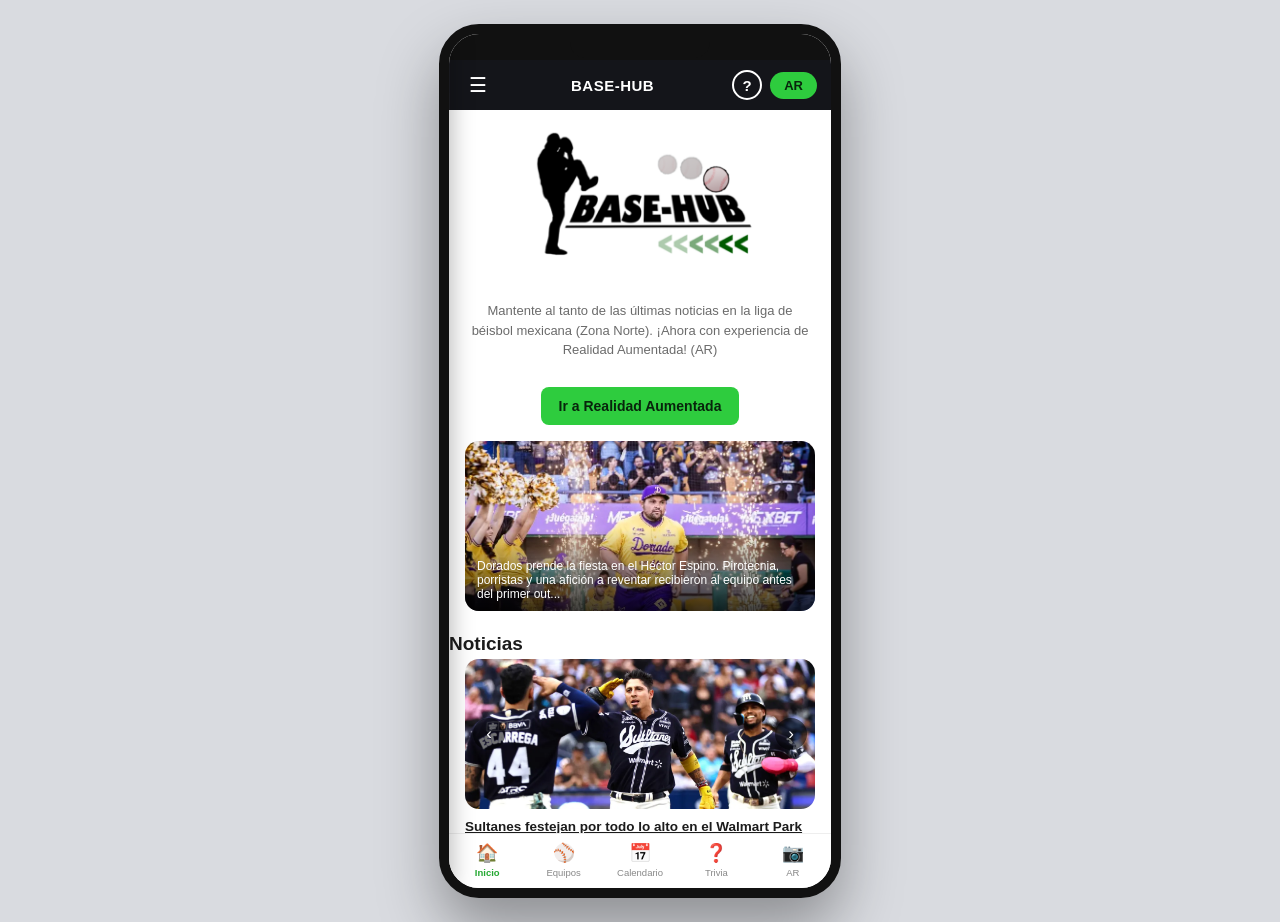
==== commit 5d0af8c0: "Galería de fotos AR, ayuda "?" en cada pantalla y README - Las fotos del botón Foto de la AR se guar" ====
--- a/index.html
+++ b/index.html
@@ -22,7 +22,10 @@
   <div class="topbar">
     <button class="icon-btn" id="menuBtn" aria-label="Menú">☰</button>
     <div class="brand">BASE-HUB</div>
-    <button class="ar-pill" data-nav="ar-select">AR</button>
+    <div class="topbar-right">
+      <button class="help-btn" id="helpBtn" aria-label="Ayuda de esta pantalla">?</button>
+      <button class="ar-pill" data-nav="ar-select">AR</button>
+    </div>
   </div>
 
   <div class="drawer-backdrop" id="drawerBackdrop"></div>
@@ -130,14 +133,17 @@
     <!-- CALENDARIO -->
     <section class="screen" data-screen="calendario">
       <div class="pad" style="padding-bottom:0;">
-        <h1 class="page-title">Próximos partidos</h1>
-      </div>
+        <h1 class="page-title">Calendario 2026</h1>
+        <p class="lead">Resultados de la temporada 2026 de la Zona Norte, del Primer Playoff a la Serie del Rey.</p>
+      </div>
+      <div class="stage-chips" id="stageChips"></div>
       <div id="scheduleDay"></div>
       <div class="day-nav">
         <button id="prevDay">‹</button>
         <span id="dayIndicator" style="align-self:center;margin:0 12px;font-size:12px;color:#666;"></span>
         <button id="nextDay">›</button>
       </div>
+      <div id="seasonInfo"></div>
       <div class="newsletter-box">
         <h4>No te pierdas ningún partido</h4>
         <p>Vuélvete miembro para recibir notificaciones. ¡Solo necesitamos tu correo electrónico!</p>
@@ -162,6 +168,7 @@
       <div class="gallery-tabs" id="galleryTabs">
         <button class="active" data-gallery-tab="videos">🎬 Videos</button>
         <button data-gallery-tab="insignias">🏅 Insignias</button>
+        <button data-gallery-tab="fotos">📸 Fotos AR</button>
       </div>
       <div data-gallery-panel="videos">
         <p class="lead pad-h">Toca un video para verlo aquí mismo y aplicarle filtros de procesamiento de imagen en vivo.</p>
@@ -174,6 +181,11 @@
         <p class="lead pad-h">Completa cada trivia para ganar su insignia 3D: oro con 5/5, plata con 3 o 4 aciertos y bronce con menos. Toca una para verla en 3D.</p>
         <div id="badgeSummary"></div>
         <div class="badge-grid" id="badgeGrid"></div>
+      </div>
+      <div data-gallery-panel="fotos" hidden>
+        <p class="lead pad-h">Aquí se guardan las fotos que tomas con el botón 📸 Foto en la Realidad Aumentada. Toca una para verla, descargarla o borrarla.</p>
+        <div id="photoSummary" class="badge-summary-row"></div>
+        <div class="photo-grid" id="photoGrid"></div>
       </div>
       <div id="footerGaleria"></div>
     </section>
@@ -236,6 +248,7 @@
         <div class="scan-reticle" id="arReticle"></div>
         <div class="scan-status" id="arScanStatus">Iniciando cámara…</div>
         <div class="ar-banner" id="arBanner" hidden></div>
+        <div class="ar-flash" id="arFlash" hidden></div>
         <!-- Panel de las acciones (información, video, marcador en vivo) -->
         <div class="ar-panel" id="arPanel" hidden>
           <button class="ar-panel-close" id="arPanelClose" type="button" aria-label="Cerrar">✕</button>
@@ -243,11 +256,14 @@
         </div>
         <!-- Botones de acción sobre el modelo 3D -->
         <div class="ar-tools" id="arTools" hidden>
+          <button type="button" data-ar-action="diorama"><span>🏟️</span>Diorama</button>
           <button type="button" data-ar-action="info"><span>ℹ️</span>Info</button>
           <button type="button" data-ar-action="dance"><span>💃</span>Animar</button>
           <button type="button" data-ar-action="party"><span>🎉</span>Celebrar</button>
           <button type="button" data-ar-action="video"><span>🎬</span>Video</button>
           <button type="button" data-ar-action="live"><span>📊</span>En vivo</button>
+          <button type="button" data-ar-action="photo"><span>📸</span>Foto</button>
+          <button type="button" data-ar-action="mute"><span>🔊</span>Sonido</button>
         </div>
         <div class="ar-info-card" id="arInfoCard" hidden>
           <div class="ar-info-head">
@@ -282,6 +298,30 @@
 
   <div class="toast" id="toast"></div>
 
+  <div class="photo-viewer" id="photoViewer" hidden>
+    <div class="photo-viewer-inner">
+      <img id="photoViewerImg" alt="Foto AR" />
+      <div class="photo-viewer-meta" id="photoViewerMeta"></div>
+      <div class="photo-viewer-actions">
+        <button class="btn sm" id="photoDownloadBtn" type="button">⬇ Descargar</button>
+        <button class="btn ghost sm" id="photoDeleteBtn" type="button">🗑 Borrar</button>
+        <button class="btn ghost sm" id="photoCloseBtn" type="button">Cerrar</button>
+      </div>
+    </div>
+  </div>
+
+  <div class="help-sheet" id="helpSheet" hidden>
+    <div class="help-card" role="dialog" aria-modal="true" aria-labelledby="helpTitle">
+      <div class="help-head">
+        <span class="help-icon">?</span>
+        <h3 id="helpTitle"></h3>
+        <button class="help-close" id="helpClose" type="button" aria-label="Cerrar">✕</button>
+      </div>
+      <div class="help-body" id="helpBody"></div>
+      <button class="btn block" id="helpOk" type="button">Entendido</button>
+    </div>
+  </div>
+
   <div class="qr-lightbox" id="qrLightbox">
     <div class="qr-lightbox-inner">
       <img id="qrLightboxImg" src="" alt="" />
@@ -299,6 +339,9 @@
 <script src="data.js"></script>
 <script src="trivias.js"></script>
 <script src="filters.js"></script>
+<script src="sounds.js"></script>
+<script src="photos.js"></script>
+<script src="help.js"></script>
 <script src="ar.js"></script>
 <script src="app.js"></script>
 </body>
--- a/style.css
+++ b/style.css
@@ -323,6 +323,29 @@
 table.games { width: 100%; border-collapse: collapse; font-size: 12.5px; margin-bottom: 6px; }
 table.games td { border: 1px solid #ccc; padding: 6px 8px; }
 table.games td.time { color: #666; }
+table.games th { background: #111; color: #fff; font-size: 11px; font-weight: 700; padding: 5px 8px; text-align: left; }
+table.games td.score { text-align: center; font-weight: 800; white-space: nowrap; }
+table.games td.score small { display: block; font-size: 10px; font-weight: 600; color: #666; }
+.game-team { display: inline-flex; align-items: center; gap: 6px; color: #555; }
+.game-team.won { color: #111; font-weight: 800; }
+.game-logo { width: 22px; height: 22px; object-fit: contain; border-radius: 4px; background: #fff; flex: none; }
+.stage-chips { display: flex; gap: 6px; overflow-x: auto; padding: 4px 16px 2px; }
+.stage-chip {
+  flex: none; border: 1.5px solid #111; background: #fff; border-radius: 999px; padding: 6px 12px;
+  font: inherit; font-size: 11.5px; font-weight: 700; cursor: pointer;
+}
+.stage-chip.active { background: var(--green); border-color: var(--green-dark); }
+.stage-tag {
+  display: inline-block; margin-top: 10px; background: var(--green); font-size: 10.5px; font-weight: 800;
+  padding: 2px 8px; border-radius: 4px; text-transform: uppercase; letter-spacing: .3px;
+}
+.day-block .stage-tag + h4 { margin-top: 6px; }
+table.standings td, table.standings th { padding: 5px 6px; }
+table.standings tr.qualified td { background: #eef9ef; }
+.standings-note { font-size: 11px; color: var(--muted); margin: 0 0 6px; }
+.milestones { list-style: none; padding: 0; margin: 0 0 8px; font-size: 12.5px; }
+.milestones li { padding: 7px 0; border-bottom: 1px solid #eee; line-height: 1.4; }
+.milestones b { display: block; font-size: 11.5px; color: var(--green-dark); }
 .day-nav { display: flex; justify-content: center; padding: 6px 0 4px; }
 .day-nav button {
   width: 40px; height: 40px; border-radius: 50%; border: 2px solid #111; background: #fff; font-size: 16px; cursor: pointer;
@@ -562,10 +585,10 @@
 /* Botones de acción de la ventana AR */
 .ar-tools {
   position: absolute; right: 8px; top: 10px; z-index: 6;
-  display: flex; flex-direction: column; gap: 6px;
+  display: flex; flex-direction: column; gap: 4px;
 }
 .ar-tools button {
-  width: 48px; height: 46px; display: flex; flex-direction: column; align-items: center; justify-content: center; gap: 1px;
+  width: 48px; height: 38px; display: flex; flex-direction: column; align-items: center; justify-content: center; gap: 1px;
   background: rgba(10,10,10,.72); backdrop-filter: blur(6px); border: 1.5px solid rgba(255,255,255,.3); border-radius: 12px;
   color: #fff; font: inherit; font-size: 8.5px; font-weight: 700; padding: 0; cursor: pointer;
   transition: transform .12s, background .2s, border-color .2s;
@@ -594,7 +617,6 @@
 .ar-panel dl { display: grid; grid-template-columns: auto 1fr; gap: 2px 10px; margin: 4px 0 0; }
 .ar-panel dt { color: #aab; }
 .ar-panel dd { margin: 0; font-weight: 700; }
-.ar-panel .speaking { color: var(--green); font-size: 11px; margin-top: 6px; }
 .ar-video-frame { position: relative; padding-top: 56.25%; border-radius: 8px; overflow: hidden; background: #000; margin-top: 4px; }
 .ar-video-frame iframe { position: absolute; inset: 0; width: 100%; height: 100%; border: 0; }
 .ar-score { display: grid; grid-template-columns: 1fr auto 1fr; align-items: center; text-align: center; gap: 6px; margin-top: 2px; }
@@ -607,6 +629,12 @@
 .ar-play { margin-top: 6px; font-size: 11.5px; color: #fff; min-height: 17px; }
 
 /* Banner de celebración */
+/* Destello blanco al tomar una foto */
+.ar-flash {
+  position: absolute; inset: 0; z-index: 8; pointer-events: none; background: #fff;
+  animation: arFlash .45s ease-out forwards;
+}
+@keyframes arFlash { from { opacity: .9; } to { opacity: 0; } }
 .ar-banner {
   position: absolute; left: 0; right: 0; top: 38%; z-index: 7; pointer-events: none;
   text-align: center; font-size: 26px; font-weight: 900; color: #fff; letter-spacing: .5px;
@@ -679,3 +707,56 @@
 .badge-viewer-hint { font-size: 11px; color: #8d94a0; margin-top: 6px; }
 .badge-viewer-actions { display: flex; gap: 8px; justify-content: center; margin-top: 14px; flex-wrap: wrap; }
 .badge-viewer-actions .btn.ghost { background: transparent; color: #fff; border-color: #fff; }
+
+/* ---------- Galería: fotos AR ---------- */
+.photo-grid { display: grid; grid-template-columns: repeat(2, 1fr); gap: 10px; padding: 10px 16px 20px; }
+.photo-cell {
+  display: flex; flex-direction: column; padding: 0; border: 1px solid #eee; border-radius: 12px;
+  overflow: hidden; background: #fff; cursor: pointer; font-family: inherit; color: var(--text); text-align: left;
+}
+.photo-cell img { width: 100%; aspect-ratio: 3 / 4; object-fit: cover; display: block; background: #111; }
+.photo-cell span { padding: 6px 8px 7px; font-size: 11px; line-height: 1.3; color: var(--muted); }
+.photo-cell span b { display: block; color: var(--text); font-size: 12px; }
+.photo-empty { grid-column: 1 / -1; text-align: center; padding: 26px 18px; background: #fafafa; border-radius: 14px; }
+.photo-empty .emoji { font-size: 40px; margin-bottom: 6px; }
+.photo-empty p { font-size: 12.5px; color: var(--muted); margin: 6px 0 14px; line-height: 1.5; }
+
+.photo-viewer {
+  position: absolute; inset: 0; z-index: 70; background: rgba(0,0,0,.85);
+  display: flex; align-items: center; justify-content: center; padding: 16px;
+}
+.photo-viewer[hidden] { display: none; }
+.photo-viewer-inner { width: 100%; text-align: center; }
+.photo-viewer-inner img { width: 100%; max-height: 560px; object-fit: contain; border-radius: 12px; background: #000; }
+.photo-viewer-meta { color: #fff; margin: 10px 0 12px; display: flex; flex-direction: column; gap: 2px; font-size: 13px; }
+.photo-viewer-meta span { color: #bbb; font-size: 11.5px; }
+.photo-viewer-actions { display: flex; gap: 8px; justify-content: center; flex-wrap: wrap; }
+.photo-viewer-actions .btn { padding: 9px 14px; font-size: 13px; }
+#photoDeleteBtn.confirm { background: #d33; border-color: #d33; color: #fff; }
+
+/* ---------- Botón y ventana de ayuda "?" ---------- */
+.topbar-right { display: flex; align-items: center; gap: 8px; }
+.help-btn {
+  width: 30px; height: 30px; border-radius: 50%; border: 2px solid #fff; background: none;
+  color: #fff; font-weight: 800; font-size: 15px; cursor: pointer; line-height: 1; padding: 0;
+  font-family: inherit;
+}
+.help-btn:active { background: rgba(255,255,255,.2); }
+.help-sheet {
+  position: absolute; inset: 0; z-index: 80; background: rgba(0,0,0,.55);
+  display: flex; align-items: flex-end; animation: fadeIn .18s ease;
+}
+.help-sheet[hidden] { display: none; }
+.help-card {
+  width: 100%; max-height: 80%; overflow-y: auto; background: #fff;
+  border-radius: 20px 20px 0 0; padding: 18px 18px 22px;
+}
+.help-head { display: flex; align-items: center; gap: 10px; margin-bottom: 8px; }
+.help-head h3 { flex: 1; margin: 0; font-size: 16px; }
+.help-icon {
+  flex: 0 0 auto; width: 30px; height: 30px; border-radius: 50%; background: var(--green);
+  color: #08240c; font-weight: 800; display: flex; align-items: center; justify-content: center;
+}
+.help-close { background: none; border: none; font-size: 18px; cursor: pointer; color: var(--muted); }
+.help-body ol { margin: 0 0 16px; padding-left: 20px; }
+.help-body li { font-size: 13.5px; line-height: 1.55; margin-bottom: 8px; }
